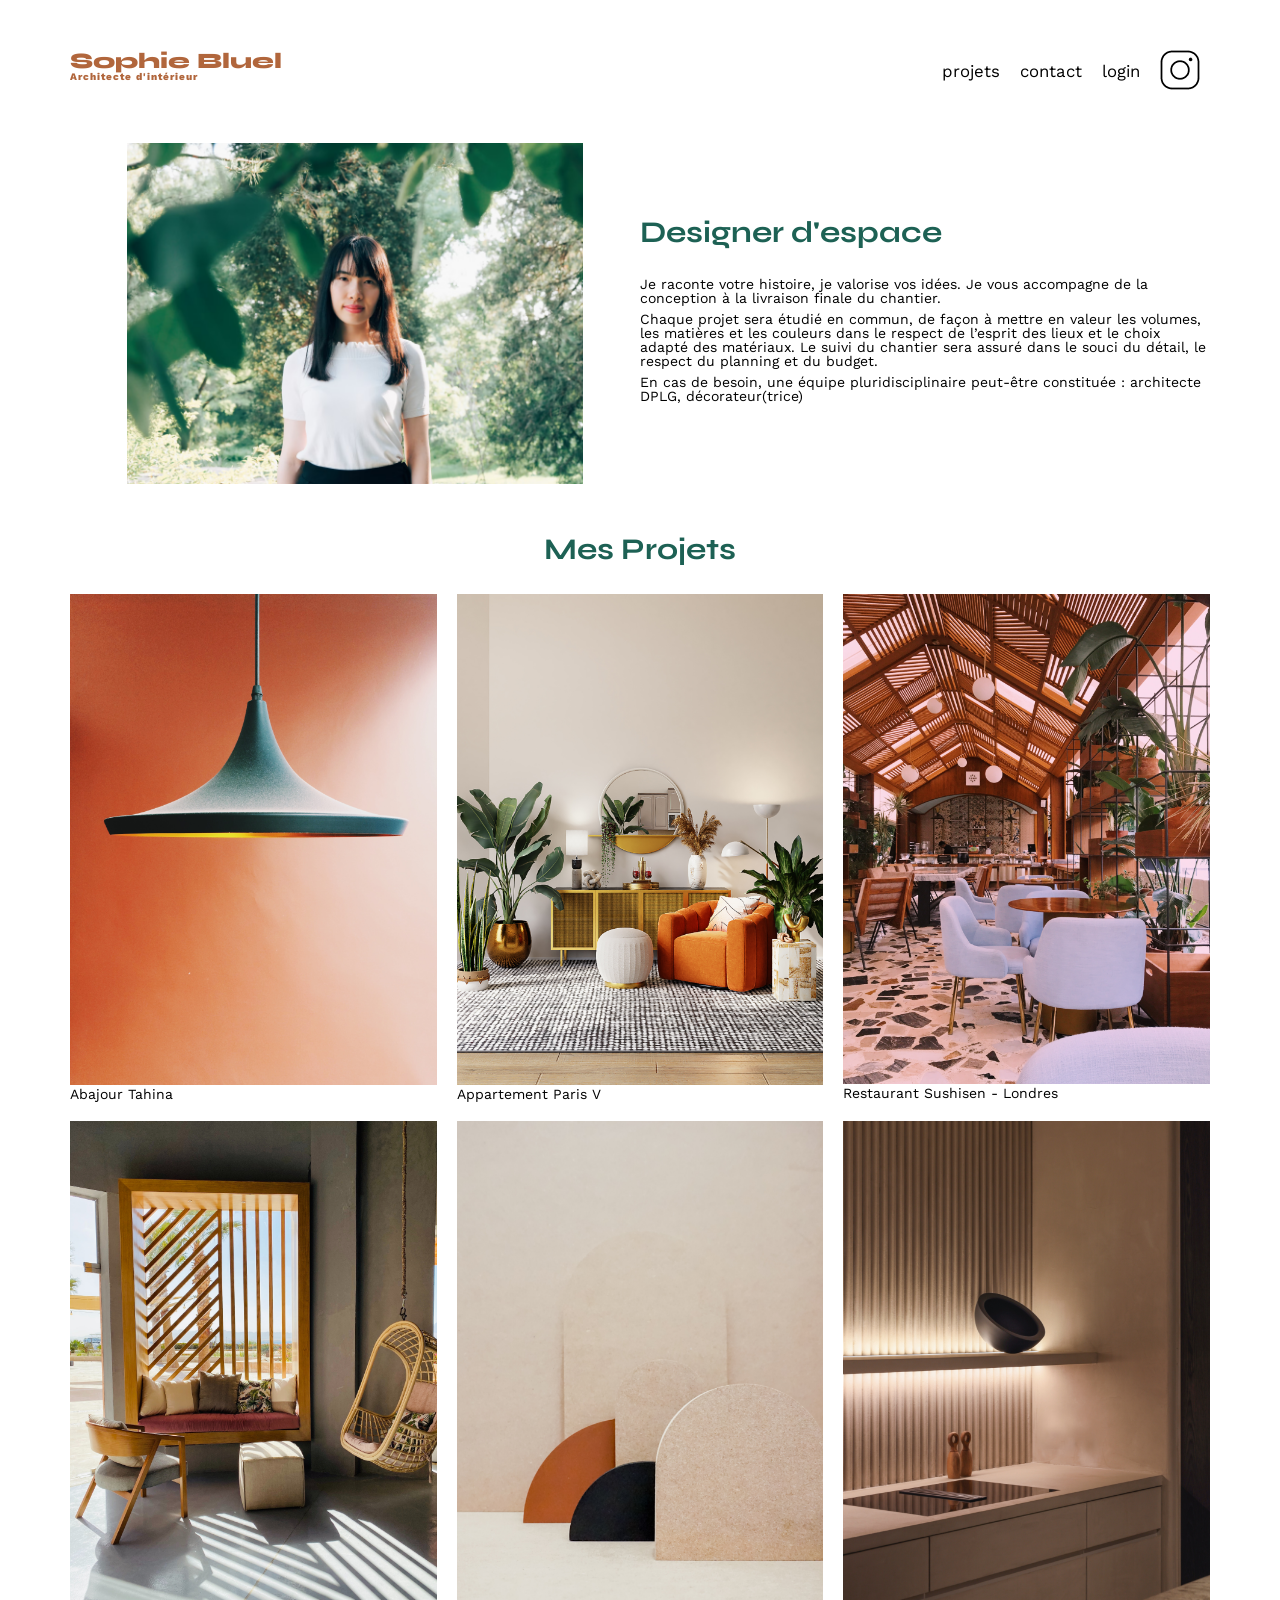
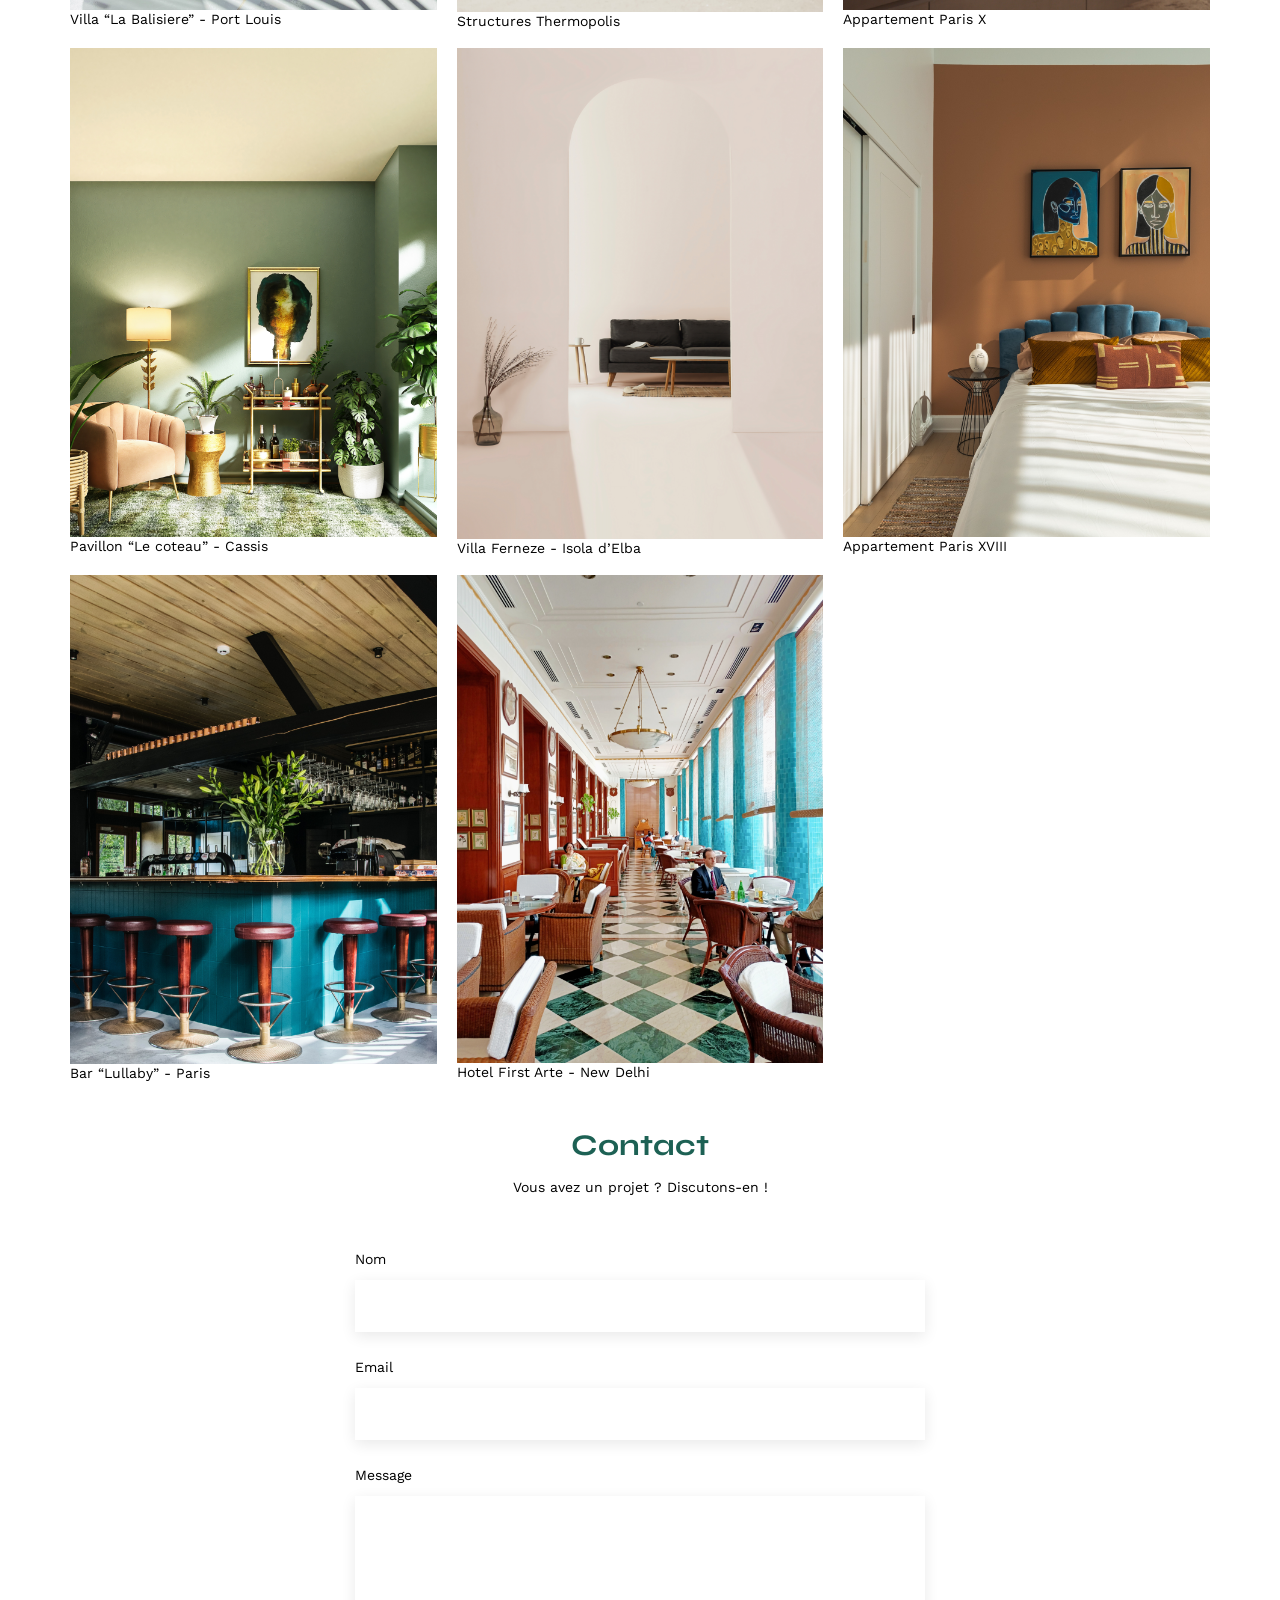
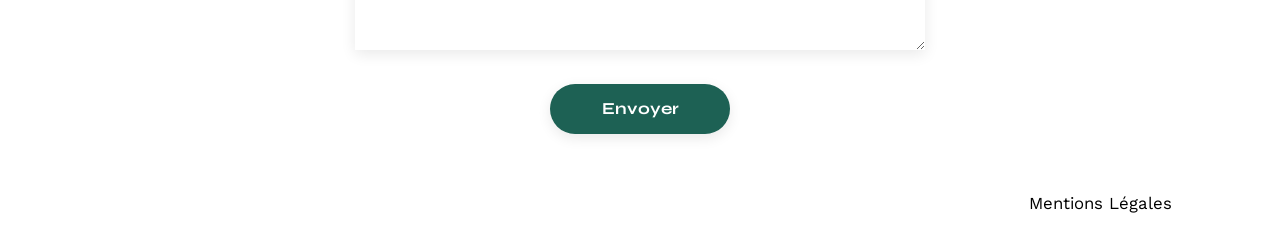
==== FrontEnd/index.html @ deccecd2 "initial commit - projet3" ====
<!doctype html>
<html lang="fr">
  <head>
    <meta charset="UTF-8" />
    <title>Sophie Bluel - Architecte d'intérieur</title>
    <meta name="viewport" content="width=device-width, initial-scale=1.0" />
    <link rel="preconnect" href="https://fonts.googleapis.com" />
    <link rel="preconnect" href="https://fonts.gstatic.com" crossorigin />
    <link
      href="https://fonts.googleapis.com/css2?family=Syne:wght@700;800&family=Work+Sans&display=swap"
      rel="stylesheet"
    />
    <meta name="description" content="" />
    <link rel="stylesheet" href="style.css" />
    <script src="./script.js" defer></script>
  </head>
  <body>
    <header>
      <h1>Sophie Bluel <span>Architecte d'intérieur</span></h1>
      <nav>
        <ul>
          <li>projets</li>
          <li>contact</li>
          <li>login</li>
          <li><img src="./assets/icons/instagram.png" alt="Instagram" /></li>
        </ul>
      </nav>
    </header>
    <main>
      <section id="introduction">
        <figure>
          <img
            src="./assets/images/sophie-bluel.png"
            alt="portrait de sophie bluel"
          />
        </figure>
        <article>
          <h2>Designer d'espace</h2>
          <p>
            Je raconte votre histoire, je valorise vos idées. Je vous accompagne
            de la conception à la livraison finale du chantier.
          </p>
          <p>
            Chaque projet sera étudié en commun, de façon à mettre en valeur les
            volumes, les matières et les couleurs dans le respect de l’esprit
            des lieux et le choix adapté des matériaux. Le suivi du chantier
            sera assuré dans le souci du détail, le respect du planning et du
            budget.
          </p>
          <p>
            En cas de besoin, une équipe pluridisciplinaire peut-être constituée
            : architecte DPLG, décorateur(trice)
          </p>
        </article>
      </section>
      <section id="portfolio">
        <h2>Mes Projets</h2>
        <div class="gallery">
          <figure>
            <img src="assets/images/abajour-tahina.png" alt="Abajour Tahina" />
            <figcaption>Abajour Tahina</figcaption>
          </figure>
          <figure>
            <img
              src="assets/images/appartement-paris-v.png"
              alt="Appartement Paris V"
            />
            <figcaption>Appartement Paris V</figcaption>
          </figure>
          <figure>
            <img
              src="assets/images/restaurant-sushisen-londres.png"
              alt="Restaurant Sushisen - Londres"
            />
            <figcaption>Restaurant Sushisen - Londres</figcaption>
          </figure>
          <figure>
            <img
              src="assets/images/la-balisiere.png"
              alt="Villa “La Balisiere” - Port Louis"
            />
            <figcaption>Villa “La Balisiere” - Port Louis</figcaption>
          </figure>
          <figure>
            <img
              src="assets/images/structures-thermopolis.png"
              alt="Structures Thermopolis"
            />
            <figcaption>Structures Thermopolis</figcaption>
          </figure>
          <figure>
            <img
              src="assets/images/appartement-paris-x.png"
              alt="Appartement Paris X"
            />
            <figcaption>Appartement Paris X</figcaption>
          </figure>
          <figure>
            <img
              src="assets/images/le-coteau-cassis.png"
              alt="Pavillon “Le coteau” - Cassis"
            />
            <figcaption>Pavillon “Le coteau” - Cassis</figcaption>
          </figure>
          <figure>
            <img
              src="assets/images/villa-ferneze.png"
              alt="Villa Ferneze - Isola d’Elba"
            />
            <figcaption>Villa Ferneze - Isola d’Elba</figcaption>
          </figure>
          <figure>
            <img
              src="assets/images/appartement-paris-xviii.png"
              alt="Appartement Paris XVIII"
            />
            <figcaption>Appartement Paris XVIII</figcaption>
          </figure>
          <figure>
            <img
              src="assets/images/bar-lullaby-paris.png"
              alt="Bar “Lullaby” - Paris"
            />
            <figcaption>Bar “Lullaby” - Paris</figcaption>
          </figure>
          <figure>
            <img
              src="assets/images/hotel-first-arte-new-delhi.png"
              alt="Hotel First Arte - New Delhi"
            />
            <figcaption>Hotel First Arte - New Delhi</figcaption>
          </figure>
        </div>
      </section>
      <section id="contact">
        <h2>Contact</h2>
        <p>Vous avez un projet ? Discutons-en !</p>
        <form action="#" method="post">
          <label for="name">Nom</label>
          <input type="text" name="name" id="name" />
          <label for="email">Email</label>
          <input type="email" name="email" id="email" />
          <label for="message">Message</label>
          <textarea name="message" id="message" cols="30" rows="10"></textarea>
          <input type="submit" value="Envoyer" />
        </form>
      </section>
    </main>

    <footer>
      <nav>
        <ul>
          <li>Mentions Légales</li>
        </ul>
      </nav>
    </footer>
  </body>
</html>
---- FrontEnd/style.css ----
/* http://meyerweb.com/eric/tools/css/reset/
   v2.0 | 20110126
   License: none (public domain)
*/

html, body, div, span, applet, object, iframe,
h1, h2, h3, h4, h5, h6, p, blockquote, pre,
a, abbr, acronym, address, big, cite, code,
del, dfn, em, img, ins, kbd, q, s, samp,
small, strike, strong, sub, sup, tt, var,
b, u, i, center,
dl, dt, dd, ol, ul, li,
fieldset, form, label, legend,
table, caption, tbody, tfoot, thead, tr, th, td,
article, aside, canvas, details, embed,
figure, figcaption, footer, header, hgroup,
menu, nav, output, ruby, section, summary,
time, mark, audio, video {
	margin: 0;
	padding: 0;
	border: 0;
	font-size: 100%;
	font: inherit;
	vertical-align: baseline;
}
/* HTML5 display-role reset for older browsers */
article, aside, details, figcaption, figure,
footer, header, hgroup, menu, nav, section {
	display: block;
}
body {
	line-height: 1;
}
ol, ul {
	list-style: none;
}
blockquote, q {
	quotes: none;
}
blockquote:before, blockquote:after,
q:before, q:after {
	content: '';
	content: none;
}
table {
	border-collapse: collapse;
	border-spacing: 0;
}
/** end reset css**/
body {
	max-width: 1140px;
	margin:auto;
	font-family: 'Work Sans' ;
	font-size: 14px;
}
header {
	display: flex;
	justify-content: space-between;
	margin: 50px 0
}
section {
	margin: 50px 0
}

h1{
	display: flex;
	flex-direction: column;
	font-family: 'Syne';
	font-size: 22px;
	font-weight: 800;
	color: #B1663C
}

h1 > span {
	font-family: 'Work Sans';
	font-size:10px;
	letter-spacing: 0.1em;
;
}

h2{
	font-family: 'Syne';
	font-weight: 700;
	font-size: 30px;
	color: #1D6154
}
nav ul {
	display: flex;
	align-items: center;
	list-style-type: none;

}
nav li {
	padding: 0 10px;
	font-size: 1.2em;
}

li:hover {
	color: #B1663C;
}
#introduction {
	display: flex;
	align-items: center;
}
#introduction figure {
	flex: 1
}
#introduction img {
	display: block;
	margin: auto;
	width: 80%;
}

#introduction article {
	flex: 1
}
#introduction h2 {
	margin-bottom: 1em;
}

#introduction p {
	margin-bottom: 0.5em;
}
#portfolio h2 {
	text-align: center;
	margin-bottom: 1em;
}
.gallery {
	width: 100%;
	display: grid;
	grid-template-columns: 1fr 1fr 1fr;
	grid-column-gap: 20px;
	grid-row-gap: 20px;
}

.gallery img {
	width: 100%;

}
#contact {
	width: 50%;
margin: auto;
}
#contact > * {
	text-align: center;

}
#contact h2{
	margin-bottom: 20px;
}
#contact form {
	text-align: left;
	margin-top:30px;
	display: flex;
	flex-direction: column;
}

#contact input {
	height: 50px;
	font-size: 1.2em;
	border: none;
	box-shadow: 0px 4px 14px rgba(0, 0, 0, 0.09);
}
#contact label {
	margin: 2em 0 1em 0;
}
#contact textarea {
	border: none;
	box-shadow: 0px 4px 14px rgba(0, 0, 0, 0.09);
}

input[type="submit"]{
	font-family: 'Syne';
	font-weight: 700;
	color: white;
	background-color: #1D6154;
	margin : 2em auto ;
	width: 180px;
	text-align: center;
	border-radius: 60px ;
}

footer nav ul {
	display: flex;
	justify-content: flex-end;
	margin: 2em
}
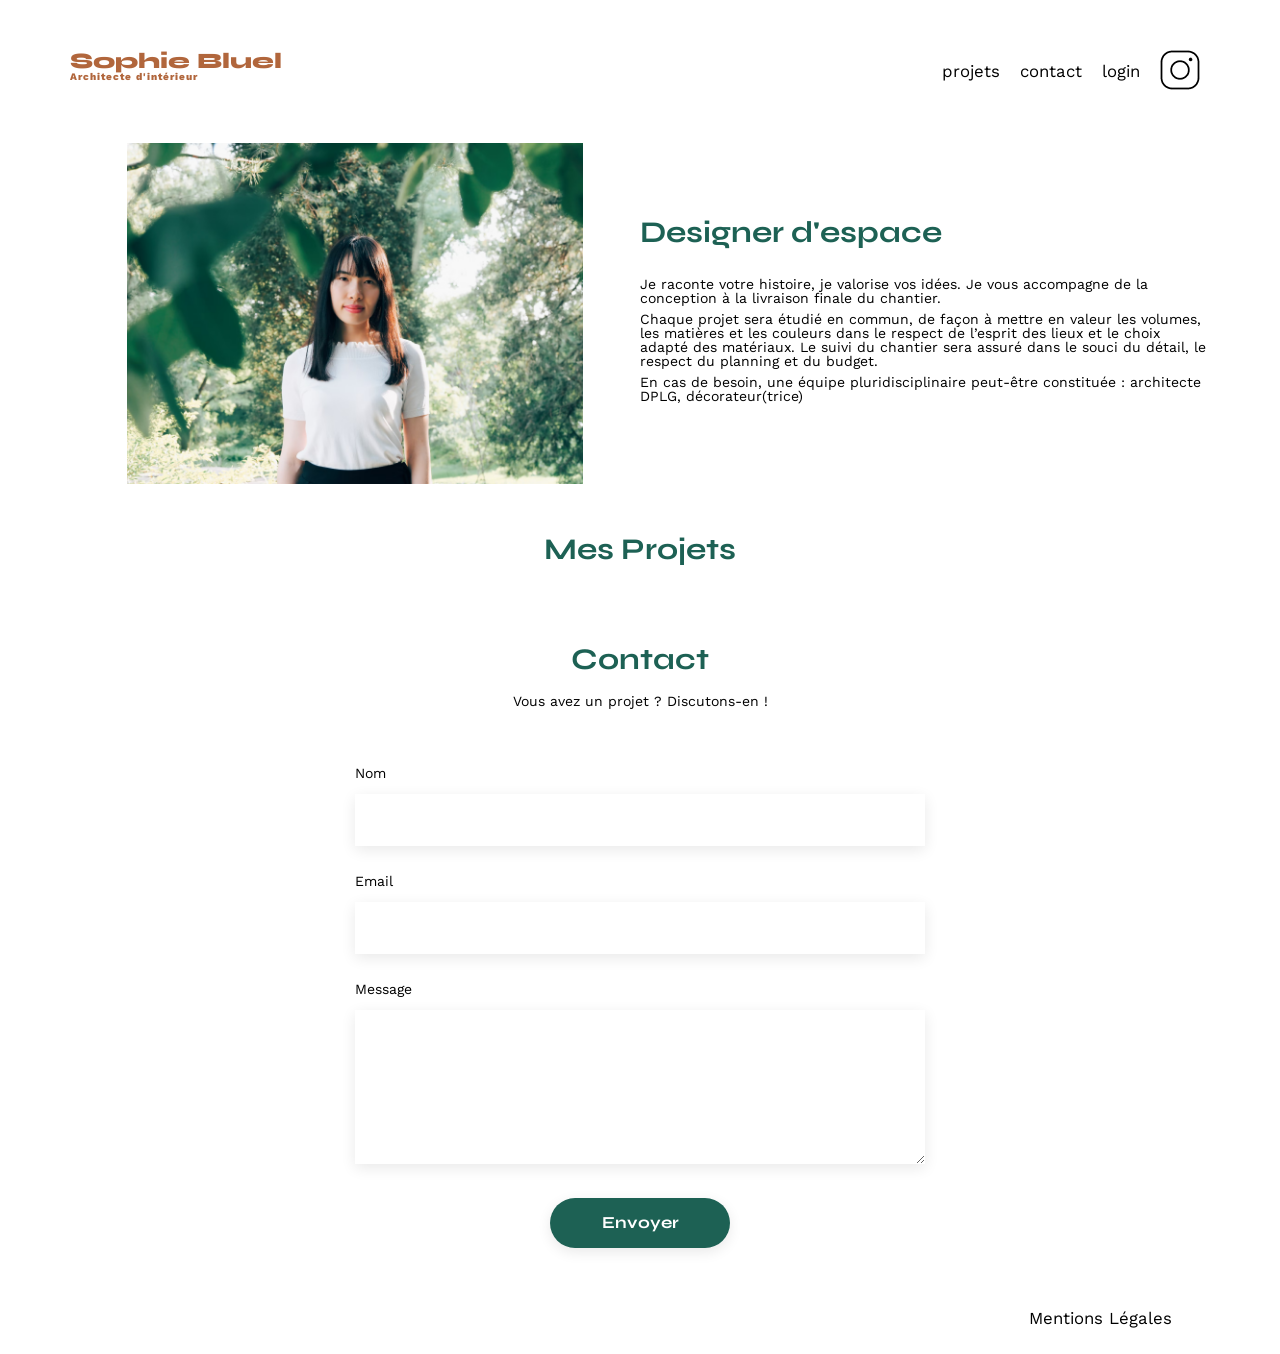
==== commit 3c78253c: "ajout de fichier d'enregitrement de session" ====
--- a/FrontEnd/index.html
+++ b/FrontEnd/index.html
@@ -55,82 +55,7 @@
       </section>
       <section id="portfolio">
         <h2>Mes Projets</h2>
-        <div class="gallery">
-          <figure>
-            <img src="assets/images/abajour-tahina.png" alt="Abajour Tahina" />
-            <figcaption>Abajour Tahina</figcaption>
-          </figure>
-          <figure>
-            <img
-              src="assets/images/appartement-paris-v.png"
-              alt="Appartement Paris V"
-            />
-            <figcaption>Appartement Paris V</figcaption>
-          </figure>
-          <figure>
-            <img
-              src="assets/images/restaurant-sushisen-londres.png"
-              alt="Restaurant Sushisen - Londres"
-            />
-            <figcaption>Restaurant Sushisen - Londres</figcaption>
-          </figure>
-          <figure>
-            <img
-              src="assets/images/la-balisiere.png"
-              alt="Villa “La Balisiere” - Port Louis"
-            />
-            <figcaption>Villa “La Balisiere” - Port Louis</figcaption>
-          </figure>
-          <figure>
-            <img
-              src="assets/images/structures-thermopolis.png"
-              alt="Structures Thermopolis"
-            />
-            <figcaption>Structures Thermopolis</figcaption>
-          </figure>
-          <figure>
-            <img
-              src="assets/images/appartement-paris-x.png"
-              alt="Appartement Paris X"
-            />
-            <figcaption>Appartement Paris X</figcaption>
-          </figure>
-          <figure>
-            <img
-              src="assets/images/le-coteau-cassis.png"
-              alt="Pavillon “Le coteau” - Cassis"
-            />
-            <figcaption>Pavillon “Le coteau” - Cassis</figcaption>
-          </figure>
-          <figure>
-            <img
-              src="assets/images/villa-ferneze.png"
-              alt="Villa Ferneze - Isola d’Elba"
-            />
-            <figcaption>Villa Ferneze - Isola d’Elba</figcaption>
-          </figure>
-          <figure>
-            <img
-              src="assets/images/appartement-paris-xviii.png"
-              alt="Appartement Paris XVIII"
-            />
-            <figcaption>Appartement Paris XVIII</figcaption>
-          </figure>
-          <figure>
-            <img
-              src="assets/images/bar-lullaby-paris.png"
-              alt="Bar “Lullaby” - Paris"
-            />
-            <figcaption>Bar “Lullaby” - Paris</figcaption>
-          </figure>
-          <figure>
-            <img
-              src="assets/images/hotel-first-arte-new-delhi.png"
-              alt="Hotel First Arte - New Delhi"
-            />
-            <figcaption>Hotel First Arte - New Delhi</figcaption>
-          </figure>
-        </div>
+        <div class="gallery"></div>
       </section>
       <section id="contact">
         <h2>Contact</h2>
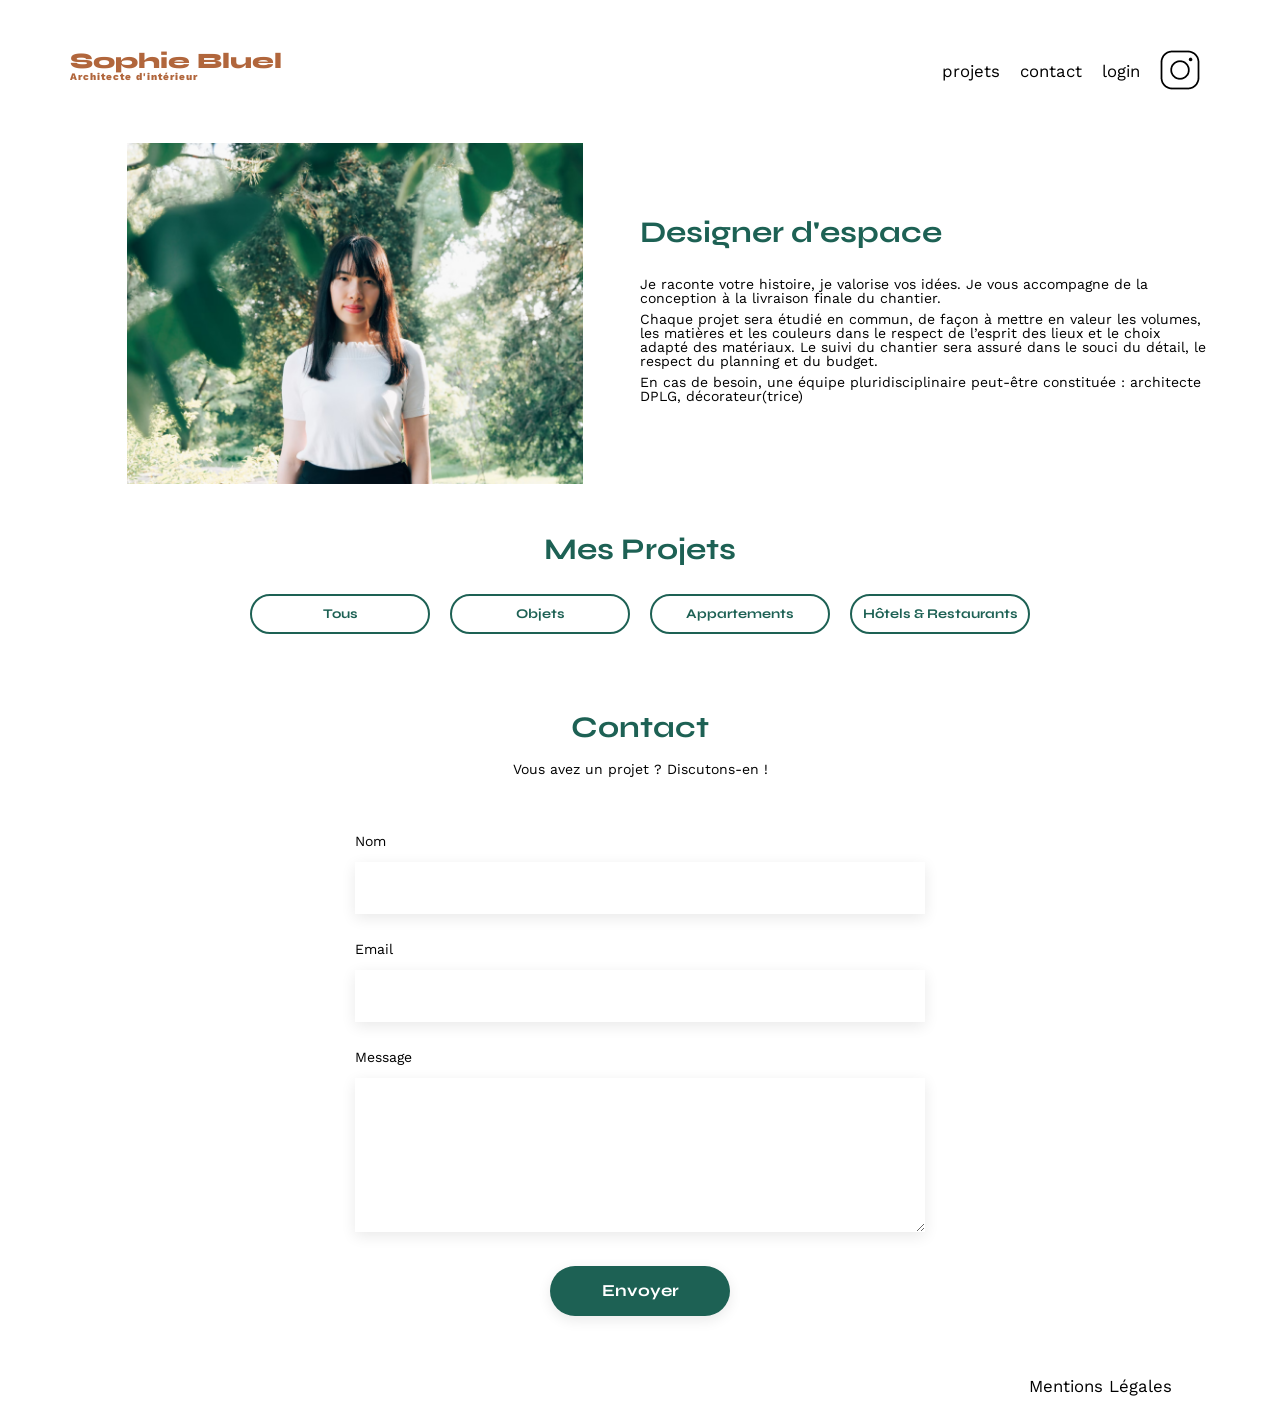
==== commit 819f113f: "ajout de fichier d'enregistrement de session" ====
--- a/FrontEnd/index.html
+++ b/FrontEnd/index.html
@@ -12,7 +12,7 @@
     />
     <meta name="description" content="" />
     <link rel="stylesheet" href="style.css" />
-    <script src="./script.js" defer></script>
+    <script type="module" src="./script.js"></script>
   </head>
   <body>
     <header>
@@ -55,6 +55,8 @@
       </section>
       <section id="portfolio">
         <h2>Mes Projets</h2>
+        <div id="filters"></div>
+        <!---    Ajout d'une div pour les filtres      -->
         <div class="gallery"></div>
       </section>
       <section id="contact">
--- a/FrontEnd/style.css
+++ b/FrontEnd/style.css
@@ -3,186 +3,286 @@
    License: none (public domain)
 */
 
-html, body, div, span, applet, object, iframe,
-h1, h2, h3, h4, h5, h6, p, blockquote, pre,
-a, abbr, acronym, address, big, cite, code,
-del, dfn, em, img, ins, kbd, q, s, samp,
-small, strike, strong, sub, sup, tt, var,
-b, u, i, center,
-dl, dt, dd, ol, ul, li,
-fieldset, form, label, legend,
-table, caption, tbody, tfoot, thead, tr, th, td,
-article, aside, canvas, details, embed,
-figure, figcaption, footer, header, hgroup,
-menu, nav, output, ruby, section, summary,
-time, mark, audio, video {
-	margin: 0;
-	padding: 0;
-	border: 0;
-	font-size: 100%;
-	font: inherit;
-	vertical-align: baseline;
+html,
+body,
+div,
+span,
+applet,
+object,
+iframe,
+h1,
+h2,
+h3,
+h4,
+h5,
+h6,
+p,
+blockquote,
+pre,
+a,
+abbr,
+acronym,
+address,
+big,
+cite,
+code,
+del,
+dfn,
+em,
+img,
+ins,
+kbd,
+q,
+s,
+samp,
+small,
+strike,
+strong,
+sub,
+sup,
+tt,
+var,
+b,
+u,
+i,
+center,
+dl,
+dt,
+dd,
+ol,
+ul,
+li,
+fieldset,
+form,
+label,
+legend,
+table,
+caption,
+tbody,
+tfoot,
+thead,
+tr,
+th,
+td,
+article,
+aside,
+canvas,
+details,
+embed,
+figure,
+figcaption,
+footer,
+header,
+hgroup,
+menu,
+nav,
+output,
+ruby,
+section,
+summary,
+time,
+mark,
+audio,
+video {
+  margin: 0;
+  padding: 0;
+  border: 0;
+  font-size: 100%;
+  font: inherit;
+  vertical-align: baseline;
 }
 /* HTML5 display-role reset for older browsers */
-article, aside, details, figcaption, figure,
-footer, header, hgroup, menu, nav, section {
-	display: block;
+article,
+aside,
+details,
+figcaption,
+figure,
+footer,
+header,
+hgroup,
+menu,
+nav,
+section {
+  display: block;
 }
 body {
-	line-height: 1;
-}
-ol, ul {
-	list-style: none;
-}
-blockquote, q {
-	quotes: none;
-}
-blockquote:before, blockquote:after,
-q:before, q:after {
-	content: '';
-	content: none;
+  line-height: 1;
+}
+ol,
+ul {
+  list-style: none;
+}
+blockquote,
+q {
+  quotes: none;
+}
+blockquote:before,
+blockquote:after,
+q:before,
+q:after {
+  content: "";
+  content: none;
 }
 table {
-	border-collapse: collapse;
-	border-spacing: 0;
+  border-collapse: collapse;
+  border-spacing: 0;
 }
 /** end reset css**/
 body {
-	max-width: 1140px;
-	margin:auto;
-	font-family: 'Work Sans' ;
-	font-size: 14px;
+  max-width: 1140px;
+  margin: auto;
+  font-family: "Work Sans";
+  font-size: 14px;
 }
 header {
-	display: flex;
-	justify-content: space-between;
-	margin: 50px 0
+  display: flex;
+  justify-content: space-between;
+  margin: 50px 0;
 }
 section {
-	margin: 50px 0
-}
-
-h1{
-	display: flex;
-	flex-direction: column;
-	font-family: 'Syne';
-	font-size: 22px;
-	font-weight: 800;
-	color: #B1663C
+  margin: 50px 0;
+}
+
+h1 {
+  display: flex;
+  flex-direction: column;
+  font-family: "Syne";
+  font-size: 22px;
+  font-weight: 800;
+  color: #b1663c;
 }
 
 h1 > span {
-	font-family: 'Work Sans';
-	font-size:10px;
-	letter-spacing: 0.1em;
-;
-}
-
-h2{
-	font-family: 'Syne';
-	font-weight: 700;
-	font-size: 30px;
-	color: #1D6154
+  font-family: "Work Sans";
+  font-size: 10px;
+  letter-spacing: 0.1em;
+}
+
+h2 {
+  font-family: "Syne";
+  font-weight: 700;
+  font-size: 30px;
+  color: #1d6154;
 }
 nav ul {
-	display: flex;
-	align-items: center;
-	list-style-type: none;
-
+  display: flex;
+  align-items: center;
+  list-style-type: none;
 }
 nav li {
-	padding: 0 10px;
-	font-size: 1.2em;
+  padding: 0 10px;
+  font-size: 1.2em;
 }
 
 li:hover {
-	color: #B1663C;
+  color: #b1663c;
 }
 #introduction {
-	display: flex;
-	align-items: center;
+  display: flex;
+  align-items: center;
 }
 #introduction figure {
-	flex: 1
+  flex: 1;
 }
 #introduction img {
-	display: block;
-	margin: auto;
-	width: 80%;
+  display: block;
+  margin: auto;
+  width: 80%;
 }
 
 #introduction article {
-	flex: 1
+  flex: 1;
 }
 #introduction h2 {
-	margin-bottom: 1em;
+  margin-bottom: 1em;
 }
 
 #introduction p {
-	margin-bottom: 0.5em;
+  margin-bottom: 0.5em;
 }
 #portfolio h2 {
-	text-align: center;
-	margin-bottom: 1em;
+  text-align: center;
+  margin-bottom: 1em;
+}
+/* Ajout du style pour les filtres : même style que le bouton en bas de page */
+#filters {
+  display: flex;
+  justify-content: center;
+  margin-bottom: 2em;
+  gap: 20px;
+}
+#filters button {
+  font-family: "Syne";
+  font-weight: 700;
+  color: #1d6154;
+  background-color: white;
+  margin: 0;
+  width: 180px;
+  text-align: center;
+  border-radius: 60px;
+  border: 2px solid;
+  padding: 10px 0;
+  cursor: pointer;
+}
+#filters button:hover {
+  color: white;
+  background-color: #1d6154;
 }
 .gallery {
-	width: 100%;
-	display: grid;
-	grid-template-columns: 1fr 1fr 1fr;
-	grid-column-gap: 20px;
-	grid-row-gap: 20px;
+  width: 100%;
+  display: grid;
+  grid-template-columns: 1fr 1fr 1fr;
+  grid-column-gap: 20px;
+  grid-row-gap: 20px;
 }
 
 .gallery img {
-	width: 100%;
-
+  width: 100%;
 }
 #contact {
-	width: 50%;
-margin: auto;
+  width: 50%;
+  margin: auto;
 }
 #contact > * {
-	text-align: center;
-
-}
-#contact h2{
-	margin-bottom: 20px;
+  text-align: center;
+}
+#contact h2 {
+  margin-bottom: 20px;
 }
 #contact form {
-	text-align: left;
-	margin-top:30px;
-	display: flex;
-	flex-direction: column;
+  text-align: left;
+  margin-top: 30px;
+  display: flex;
+  flex-direction: column;
 }
 
 #contact input {
-	height: 50px;
-	font-size: 1.2em;
-	border: none;
-	box-shadow: 0px 4px 14px rgba(0, 0, 0, 0.09);
+  height: 50px;
+  font-size: 1.2em;
+  border: none;
+  box-shadow: 0px 4px 14px rgba(0, 0, 0, 0.09);
 }
 #contact label {
-	margin: 2em 0 1em 0;
+  margin: 2em 0 1em 0;
 }
 #contact textarea {
-	border: none;
-	box-shadow: 0px 4px 14px rgba(0, 0, 0, 0.09);
-}
-
-input[type="submit"]{
-	font-family: 'Syne';
-	font-weight: 700;
-	color: white;
-	background-color: #1D6154;
-	margin : 2em auto ;
-	width: 180px;
-	text-align: center;
-	border-radius: 60px ;
+  border: none;
+  box-shadow: 0px 4px 14px rgba(0, 0, 0, 0.09);
+}
+
+input[type="submit"] {
+  font-family: "Syne";
+  font-weight: 700;
+  color: white;
+  background-color: #1d6154;
+  margin: 2em auto;
+  width: 180px;
+  text-align: center;
+  border-radius: 60px;
 }
 
 footer nav ul {
-	display: flex;
-	justify-content: flex-end;
-	margin: 2em
-}
-
+  display: flex;
+  justify-content: flex-end;
+  margin: 2em;
+}
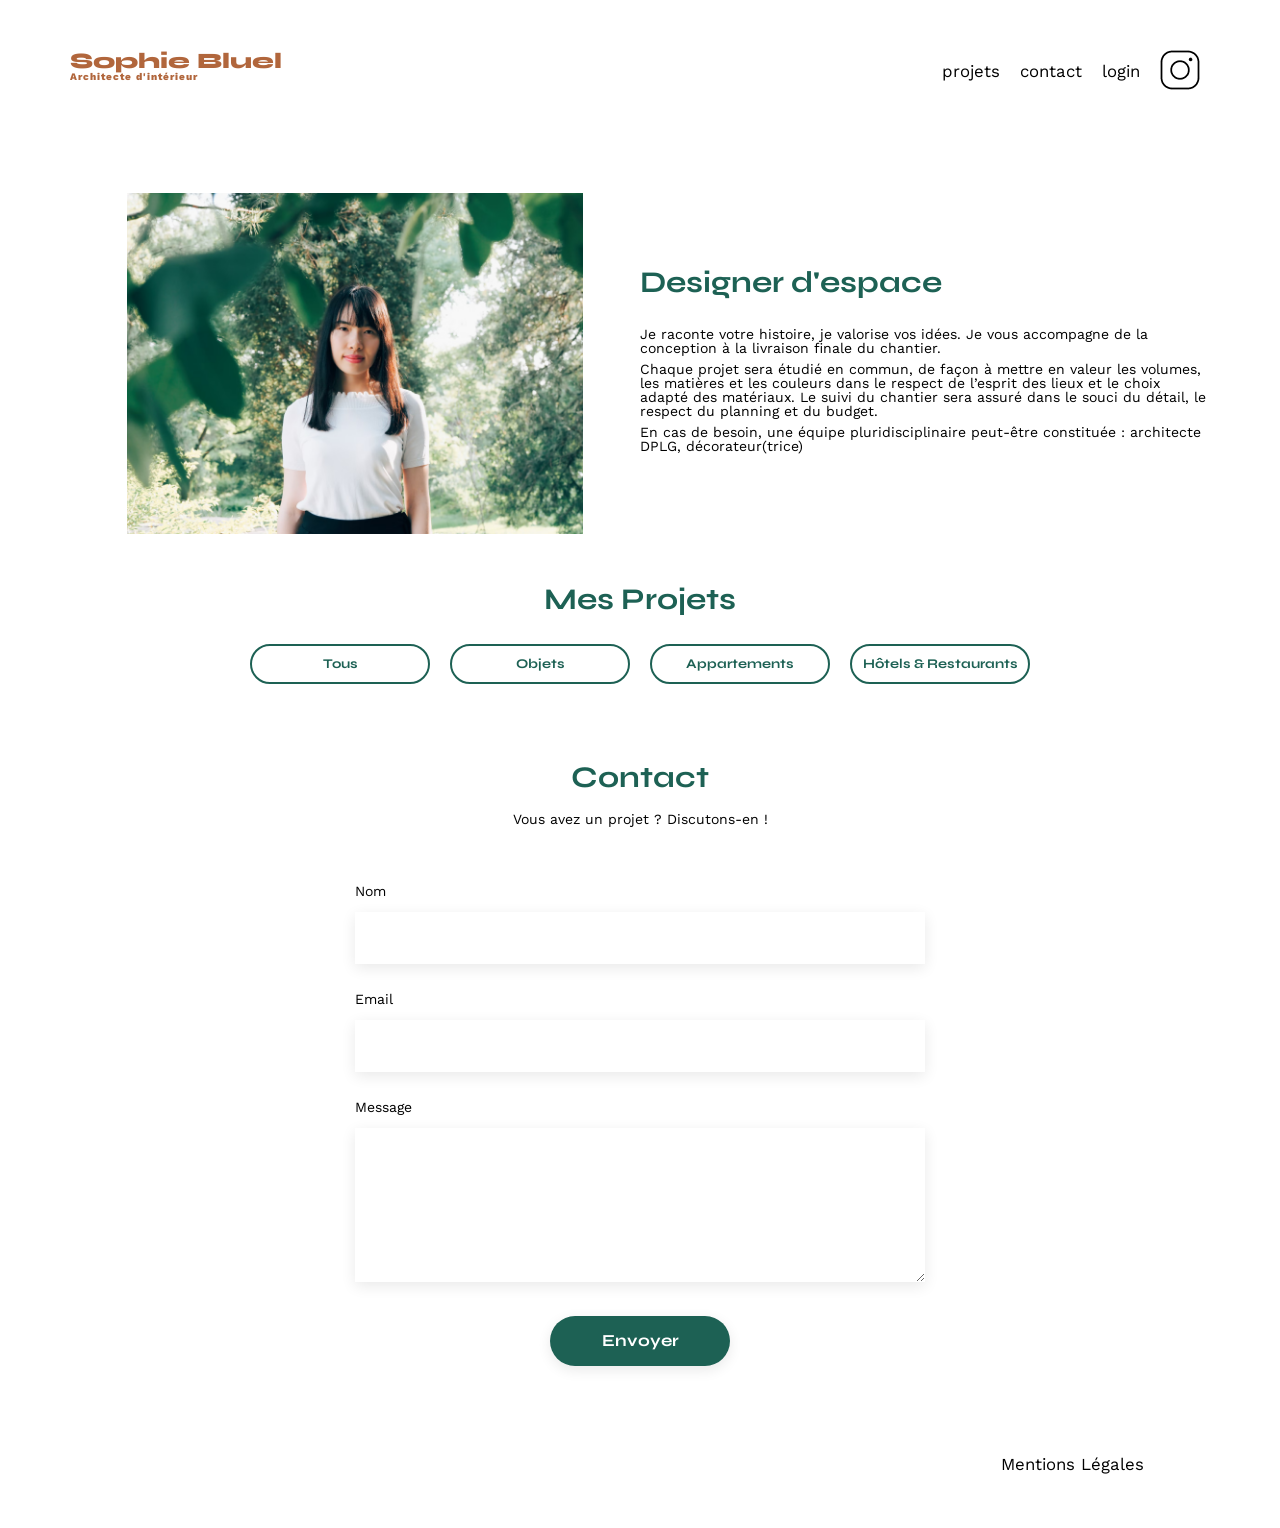
==== commit 7787e034: "ajout de fichier d'enregistrement de session" ====
--- a/FrontEnd/index.html
+++ b/FrontEnd/index.html
@@ -19,9 +19,10 @@
       <h1>Sophie Bluel <span>Architecte d'intérieur</span></h1>
       <nav>
         <ul>
-          <li>projets</li>
-          <li>contact</li>
-          <li>login</li>
+          <!-- Ajout du lien -->
+          <li><a href="index.html">projets</a></li>
+          <li><a href="#contact">contact</a></li>
+          <li><a href="login.html">login</a></li>
           <li><img src="./assets/icons/instagram.png" alt="Instagram" /></li>
         </ul>
       </nav>
--- a/FrontEnd/style.css
+++ b/FrontEnd/style.css
@@ -108,6 +108,10 @@
 body {
   line-height: 1;
 }
+a {
+  text-decoration: none;
+  color: inherit;
+}
 ol,
 ul {
   list-style: none;
@@ -129,7 +133,10 @@
 }
 /** end reset css**/
 body {
+  display: flex;
+  flex-direction: column;
   max-width: 1140px;
+  min-height: 100vh;
   margin: auto;
   font-family: "Work Sans";
   font-size: 14px;
@@ -286,3 +293,70 @@
   justify-content: flex-end;
   margin: 2em;
 }
+
+/* -------------------------  style pour la page Login  --------------------------------------- */
+
+.login-container {
+  max-width: 400px;
+  margin: 100px auto 0 auto;
+  text-align: center;
+}
+
+.login-container h2 {
+  font-size: 30px;
+  margin-bottom: 40px;
+}
+
+.login-form {
+  display: flex;
+  flex-direction: column;
+  gap: 20px;
+  width: 100%;
+}
+
+.login-form label {
+  text-align: left;
+  font-weight: 600;
+}
+
+.login-form input {
+  height: 50px;
+  border: 1px solid #ccc;
+  border-radius: 5px;
+  padding: 0 15px;
+  font-size: 16px;
+  font-family: "Work Sans", sans-serif;
+}
+
+.login-form button {
+  background-color: #1d1d1d;
+  color: white;
+  border: none;
+  border-radius: 60px;
+  padding: 12px 0;
+  font-size: 16px;
+  cursor: pointer;
+  width: 180px;
+  margin: 20px auto 0 auto;
+}
+
+.login-form button:hover {
+  background-color: #000;
+}
+
+.forgot-password {
+  font-size: 14px;
+  text-decoration: underline;
+  cursor: pointer;
+}
+
+nav ul li a.active {
+  font-weight: 700;
+}
+
+footer {
+  margin-top: auto;
+  display: flex;
+  justify-content: flex-end;
+  padding: 2em;
+}
